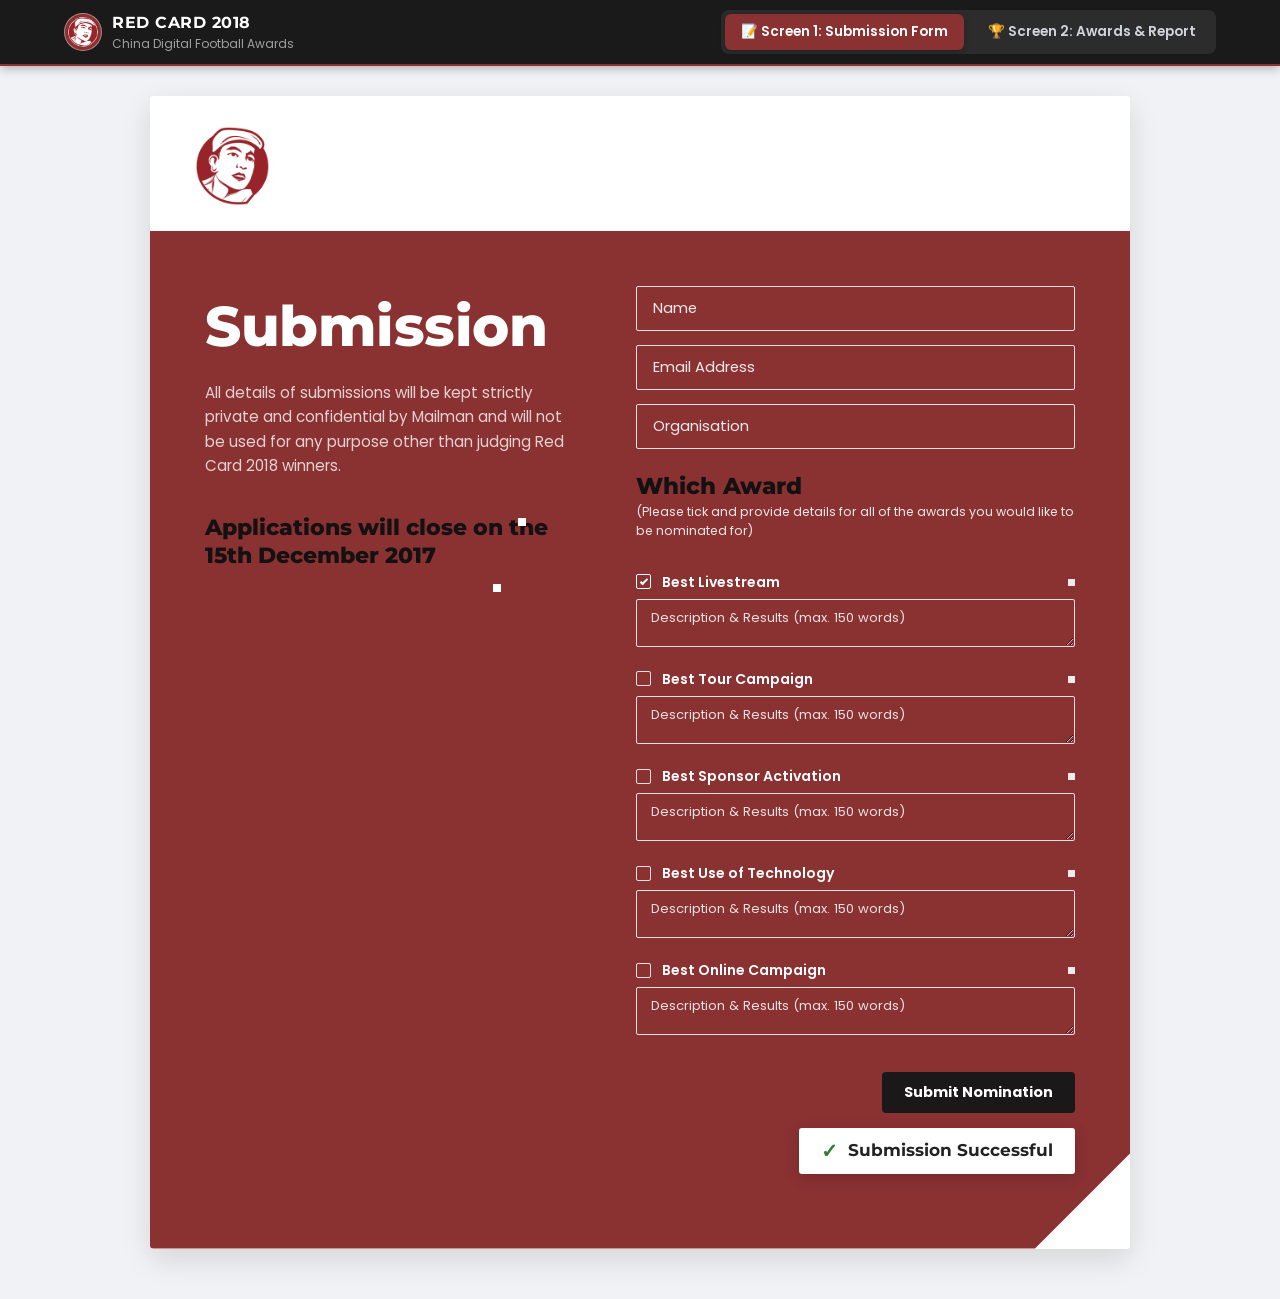
==== screen1.html @ 123872ea "feat: Complete Task 03 Red Card 2018 UI conversion (Screens 1 & 2)" ====
<!DOCTYPE html>
<html lang="en">
<head>
    <meta charset="UTF-8">
    <meta name="viewport" content="width=device-width, initial-scale=1.0">
    <meta name="description" content="Red Card 2018 - Application Submission Portal. Submit your nomination for China Digital Football Awards.">
    <title>Red Card 2018 - Screen 1: Submission</title>

    <!-- Favicon -->
    <link rel="icon" type="image/png" href="images/logo.png">

    <!-- Google Fonts -->
    <link rel="preconnect" href="https://fonts.googleapis.com">
    <link rel="preconnect" href="https://fonts.gstatic.com" crossorigin>
    <link href="https://fonts.googleapis.com/css2?family=Montserrat:ital,wght@0,400;0,500;0,600;0,700;0,800;0,900;1,400;1,700&family=Poppins:ital,wght@0,300;0,400;0,500;0,600;0,700;1,400&display=swap" rel="stylesheet">

    <!-- Stylesheet -->
    <link rel="stylesheet" href="style.css">
    <style>
        /* Specific screen1 standalone adjustments */
        body {
            background-color: #f0f2f5;
        }
        .screen-wrapper {
            max-width: 980px;
        }
    </style>
</head>
<body>

    <!-- Header Navigation -->
    <nav class="global-nav">
        <div class="nav-container">
            <div class="nav-brand">
                <a href="index.html" style="display:flex; align-items:center; gap:10px;">
                    <img src="images/logo.png" alt="Red Card Logo" class="nav-logo">
                    <div>
                        <div class="nav-title">RED CARD 2018</div>
                        <div class="nav-tagline">China Digital Football Awards</div>
                    </div>
                </a>
            </div>
            <div class="nav-screen-tabs">
                <a href="screen1.html" class="nav-tab-btn active">
                    <span>📝 Screen 1: Submission Form</span>
                </a>
                <a href="screen2.html" class="nav-tab-btn">
                    <span>🏆 Screen 2: Awards & Report</span>
                </a>
            </div>
        </div>
    </nav>

    <!-- Standalone Viewport for Screen 1 -->
    <main class="app-viewport">
        <div class="screen-wrapper">
            <section id="screen-1-view">
                
                <!-- White Header with Logo -->
                <header class="submission-header">
                    <div class="submission-logo-wrapper">
                        <a href="index.html">
                            <img src="images/logo.png" alt="Red Card Logo" class="submission-brand-logo">
                        </a>
                    </div>
                </header>

                <!-- Main Maroon Submission Card with Slanted Cut -->
                <div class="submission-main-card">
                    <div class="submission-grid">
                        
                        <!-- Left Column: Title, Explanatory Copy & Closing Date -->
                        <div class="submission-info-col">
                            <h1 class="submission-title">Submission</h1>
                            
                            <p class="submission-desc">
                                All details of submissions will be kept strictly private and
                                confidential by Mailman and will not be used for any purpose
                                other than judging Red Card 2018 winners.
                            </p>

                            <div class="submission-deadline-box">
                                <div class="deadline-text">
                                    <span>Applications will close on the</span>
                                    <span>15th December 2017</span>
                                </div>
                                <!-- Floating white accent square dots -->
                                <div class="accent-square accent-square-1" aria-hidden="true"></div>
                                <div class="accent-square accent-square-2" aria-hidden="true"></div>
                            </div>
                        </div>

                        <!-- Right Column: Submission Form -->
                        <div class="submission-form-col">
                            <form id="award-submission-form" class="submission-form" action="#" method="POST">
                                
                                <div class="form-group-input">
                                    <input type="text" id="applicant-name" name="name" class="form-input-bordered" placeholder="Name" required autocomplete="name">
                                </div>

                                <div class="form-group-input">
                                    <input type="email" id="applicant-email" name="email" class="form-input-bordered" placeholder="Email Address" required autocomplete="email">
                                </div>

                                <div class="form-group-input">
                                    <input type="text" id="applicant-organisation" name="organisation" class="form-input-bordered" placeholder="Organisation" required autocomplete="organization">
                                </div>

                                <!-- Award Selection Heading -->
                                <div class="form-section-awards">
                                    <h2 class="awards-header-title">Which Award</h2>
                                    <p class="awards-header-subtitle">
                                        (Please tick and provide details for all of the awards you would like to be nominated for)
                                    </p>
                                </div>

                                <!-- Award 1: Best Livestream (Checked in screen1.png) -->
                                <div class="award-field-block">
                                    <label class="award-checkbox-row" for="award-livestream">
                                        <span class="award-checkbox-label">
                                            <span class="custom-checkbox-wrapper">
                                                <input type="checkbox" id="award-livestream" name="awards[]" value="Best Livestream" checked>
                                                <span class="custom-checkbox-box"></span>
                                            </span>
                                            <span>Best Livestream</span>
                                        </span>
                                        <span class="award-row-square" aria-hidden="true"></span>
                                    </label>
                                    <textarea id="desc-livestream" name="desc_livestream" class="award-textarea" placeholder="Description & Results (max. 150 words)"></textarea>
                                </div>

                                <!-- Award 2: Best Tour Campaign -->
                                <div class="award-field-block">
                                    <label class="award-checkbox-row" for="award-tour">
                                        <span class="award-checkbox-label">
                                            <span class="custom-checkbox-wrapper">
                                                <input type="checkbox" id="award-tour" name="awards[]" value="Best Tour Campaign">
                                                <span class="custom-checkbox-box"></span>
                                            </span>
                                            <span>Best Tour Campaign</span>
                                        </span>
                                        <span class="award-row-square" aria-hidden="true"></span>
                                    </label>
                                    <textarea id="desc-tour" name="desc_tour" class="award-textarea" placeholder="Description & Results (max. 150 words)"></textarea>
                                </div>

                                <!-- Award 3: Best Sponsor Activation -->
                                <div class="award-field-block">
                                    <label class="award-checkbox-row" for="award-sponsor">
                                        <span class="award-checkbox-label">
                                            <span class="custom-checkbox-wrapper">
                                                <input type="checkbox" id="award-sponsor" name="awards[]" value="Best Sponsor Activation">
                                                <span class="custom-checkbox-box"></span>
                                            </span>
                                            <span>Best Sponsor Activation</span>
                                        </span>
                                        <span class="award-row-square" aria-hidden="true"></span>
                                    </label>
                                    <textarea id="desc-sponsor" name="desc_sponsor" class="award-textarea" placeholder="Description & Results (max. 150 words)"></textarea>
                                </div>

                                <!-- Award 4: Best Use of Technology -->
                                <div class="award-field-block">
                                    <label class="award-checkbox-row" for="award-technology">
                                        <span class="award-checkbox-label">
                                            <span class="custom-checkbox-wrapper">
                                                <input type="checkbox" id="award-technology" name="awards[]" value="Best Use of Technology">
                                                <span class="custom-checkbox-box"></span>
                                            </span>
                                            <span>Best Use of Technology</span>
                                        </span>
                                        <span class="award-row-square" aria-hidden="true"></span>
                                    </label>
                                    <textarea id="desc-technology" name="desc_technology" class="award-textarea" placeholder="Description & Results (max. 150 words)"></textarea>
                                </div>

                                <!-- Award 5: Best Online Campaign -->
                                <div class="award-field-block">
                                    <label class="award-checkbox-row" for="award-online">
                                        <span class="award-checkbox-label">
                                            <span class="custom-checkbox-wrapper">
                                                <input type="checkbox" id="award-online" name="awards[]" value="Best Online Campaign">
                                                <span class="custom-checkbox-box"></span>
                                            </span>
                                            <span>Best Online Campaign</span>
                                        </span>
                                        <span class="award-row-square" aria-hidden="true"></span>
                                    </label>
                                    <textarea id="desc-online" name="desc_online" class="award-textarea" placeholder="Description & Results (max. 150 words)"></textarea>
                                </div>

                                <!-- Submission Actions & Success Badge matching screen1.png -->
                                <div class="form-actions-wrapper">
                                    <button type="submit" class="btn-submit-form" id="btn-submit">
                                        Submit Nomination
                                    </button>

                                    <!-- Exact visual representation of the white badge from screen1.png -->
                                    <div class="submission-success-badge" id="success-badge">
                                        <span class="success-check-icon" aria-hidden="true">&#10003;</span>
                                        <span>Submission Successful</span>
                                    </div>
                                </div>

                            </form>
                        </div>

                    </div>
                </div>

            </section>
        </div>
    </main>

    <script src="script.js"></script>
</body>
</html>
---- style.css ----
/* ==========================================================================
   Red Card 2018 - China Digital Football Awards & Submission Form
   Styles for Screen 1 (Submission) and Screen 2 (Awards & Report)
   ========================================================================== */

/* --------------------------------------------------------------------------
   Google Fonts Import
   -------------------------------------------------------------------------- */
@import url('https://fonts.googleapis.com/css2?family=Montserrat:ital,wght@0,300;0,400;0,500;0,600;0,700;0,800;0,900;1,400;1,700&family=Poppins:ital,wght@0,300;0,400;0,500;0,600;0,700;1,400&display=swap');

/* --------------------------------------------------------------------------
   CSS Custom Properties (Design Tokens)
   -------------------------------------------------------------------------- */
:root {
    --brand-red: #8a3132;
    --brand-red-dark: #701d23;
    --brand-red-light: #9d383a;
    --banner-red: #94262e;
    --accent-red: #9d2a2d;
    --text-black: #141112;
    --text-white: #ffffff;
    --text-muted: rgba(255, 255, 255, 0.78);
    --border-white: rgba(255, 255, 255, 0.85);
    --border-white-focus: #ffffff;
    --bg-white: #ffffff;
    --bg-page: #f4f5f7;
    --bg-dark-footer: #121212;

    --font-heading: 'Montserrat', sans-serif;
    --font-body: 'Poppins', sans-serif;

    --slant-size: 70px;
    --transition-speed: 0.25s;
    --shadow-soft: 0 10px 30px rgba(0, 0, 0, 0.12);
    --shadow-card: 0 4px 15px rgba(0, 0, 0, 0.08);
}

/* --------------------------------------------------------------------------
   Reset & Base Styles
   -------------------------------------------------------------------------- */
*, *::before, *::after {
    box-sizing: border-box;
    margin: 0;
    padding: 0;
}

html {
    scroll-behavior: smooth;
    font-size: 16px;
    overflow-x: hidden;
}

body {
    font-family: var(--font-body);
    color: var(--text-black);
    background-color: var(--bg-page);
    line-height: 1.5;
    overflow-x: hidden;
    -webkit-font-smoothing: antialiased;
    -moz-osx-font-smoothing: grayscale;
}

img {
    max-width: 100%;
    height: auto;
    display: block;
}

button, input, textarea {
    font-family: inherit;
    font-size: inherit;
}

a {
    color: inherit;
    text-decoration: none;
}

/* --------------------------------------------------------------------------
   Top Global Navigation & Screen Switcher
   -------------------------------------------------------------------------- */
.global-nav {
    background-color: #1a1a1a;
    color: #ffffff;
    position: sticky;
    top: 0;
    z-index: 1000;
    box-shadow: 0 2px 10px rgba(0, 0, 0, 0.3);
    border-bottom: 2px solid var(--brand-red);
}

.nav-container {
    max-width: 1200px;
    margin: 0 auto;
    padding: 10px 24px;
    display: flex;
    justify-content: space-between;
    align-items: center;
    flex-wrap: wrap;
    gap: 15px;
}

.nav-brand {
    display: flex;
    align-items: center;
    gap: 12px;
}

.nav-logo {
    width: 38px;
    height: 38px;
    border-radius: 50%;
    background-color: var(--brand-red);
    padding: 3px;
    border: 1px solid rgba(255, 255, 255, 0.4);
}

.nav-title {
    font-family: var(--font-heading);
    font-size: 1rem;
    font-weight: 700;
    letter-spacing: 0.5px;
    color: #ffffff;
}

.nav-tagline {
    font-size: 0.75rem;
    color: #a0a0a0;
}

.nav-screen-tabs {
    display: flex;
    gap: 8px;
    background: rgba(255, 255, 255, 0.08);
    padding: 4px;
    border-radius: 8px;
}

.nav-tab-btn {
    display: flex;
    align-items: center;
    gap: 8px;
    background: transparent;
    border: none;
    color: #d1d5db;
    padding: 8px 16px;
    border-radius: 6px;
    font-size: 0.85rem;
    font-weight: 600;
    cursor: pointer;
    transition: all var(--transition-speed) ease;
    text-decoration: none;
}

.nav-tab-btn:hover {
    color: #ffffff;
    background: rgba(255, 255, 255, 0.12);
}

.nav-tab-btn.active {
    background-color: var(--brand-red);
    color: #ffffff;
    box-shadow: 0 2px 6px rgba(0, 0, 0, 0.25);
}

.nav-view-mode {
    display: flex;
    align-items: center;
    gap: 10px;
}

.view-toggle-btn {
    background: transparent;
    border: 1px solid rgba(255, 255, 255, 0.25);
    color: #ffffff;
    padding: 6px 12px;
    font-size: 0.8rem;
    border-radius: 4px;
    cursor: pointer;
    transition: all var(--transition-speed) ease;
}

.view-toggle-btn:hover {
    background: rgba(255, 255, 255, 0.15);
    border-color: #ffffff;
}

/* --------------------------------------------------------------------------
   App Viewport Container
   -------------------------------------------------------------------------- */
.app-viewport {
    width: 100%;
    min-height: calc(100vh - 65px);
    display: flex;
    justify-content: center;
    padding: 30px 15px 50px;
}

/* Device mockup frame container for side-by-side or frame view */
.screen-wrapper {
    width: 100%;
    max-width: 1050px;
    margin: 0 auto;
    background-color: var(--bg-white);
    box-shadow: var(--shadow-soft);
    border-radius: 4px;
    overflow: hidden;
    position: relative;
    transition: max-width 0.3s ease;
}

.screen-wrapper.mobile-frame-view {
    max-width: 480px;
    border: 10px solid #222;
    border-radius: 36px;
    box-shadow: 0 25px 60px rgba(0,0,0,0.35);
    margin: 20px auto;
}

/* --------------------------------------------------------------------------
   SCREEN 1: SUBMISSION FORM STYLES
   -------------------------------------------------------------------------- */
#screen-1-view {
    background-color: var(--bg-white);
    width: 100%;
}

/* Screen 1 White Header */
.submission-header {
    background-color: #ffffff;
    padding: 30px 45px 25px;
    display: flex;
    align-items: center;
}

.submission-logo-wrapper {
    display: inline-block;
}

.submission-brand-logo {
    width: 75px;
    height: auto;
    object-fit: contain;
    transition: transform 0.3s ease;
}

.submission-brand-logo:hover {
    transform: scale(1.05);
}

/* Screen 1 Main Maroon Content Area */
.submission-main-card {
    background-color: var(--brand-red);
    color: var(--text-white);
    padding: 55px 55px 75px;
    position: relative;
    /* Slanted bottom right cut matching screen1.png */
    clip-path: polygon(0 0, 100% 0, 100% calc(100% - 95px), calc(100% - 95px) 100%, 0 100%);
    -webkit-clip-path: polygon(0 0, 100% 0, 100% calc(100% - 95px), calc(100% - 95px) 100%, 0 100%);
}

.submission-grid {
    display: grid;
    grid-template-columns: 1fr 1.15fr;
    gap: 50px;
    align-items: start;
}

/* Left Column */
.submission-info-col {
    padding-top: 10px;
    padding-right: 20px;
}

.submission-title {
    font-family: var(--font-heading);
    font-size: 3.5rem;
    font-weight: 800;
    line-height: 1.1;
    color: #ffffff;
    margin-bottom: 24px;
    letter-spacing: -0.5px;
}

.submission-desc {
    color: var(--text-muted);
    font-size: 0.95rem;
    line-height: 1.6;
    margin-bottom: 35px;
    max-width: 420px;
}

.submission-deadline-box {
    position: relative;
    max-width: 380px;
}

.deadline-text {
    font-family: var(--font-heading);
    color: var(--text-black);
    font-size: 1.35rem;
    font-weight: 800;
    line-height: 1.3;
}

.deadline-text span {
    display: block;
}

/* Decorative floating white square dots matching screen1.png */
.accent-square {
    position: absolute;
    width: 8px;
    height: 8px;
    background-color: #ffffff;
    pointer-events: none;
    animation: squarePulse 3s ease-in-out infinite alternate;
}

.accent-square-1 {
    top: 5px;
    right: 40px;
}

.accent-square-2 {
    bottom: -22px;
    right: 65px;
}

@keyframes squarePulse {
    0% { transform: scale(1); opacity: 0.85; }
    100% { transform: scale(1.3); opacity: 1; }
}

/* Right Column (The Form) */
.submission-form-col {
    display: flex;
    flex-direction: column;
}

.submission-form {
    display: flex;
    flex-direction: column;
    gap: 14px;
}

.form-group-input {
    width: 100%;
}

.form-input-bordered {
    width: 100%;
    background-color: transparent;
    border: 1.5px solid var(--border-white);
    border-radius: 2px;
    padding: 11px 16px;
    color: #ffffff;
    font-size: 0.92rem;
    outline: none;
    transition: border-color var(--transition-speed), background-color var(--transition-speed);
}

.form-input-bordered::placeholder {
    color: rgba(255, 255, 255, 0.9);
    font-weight: 400;
}

.form-input-bordered:focus {
    border-color: #ffffff;
    background-color: rgba(0, 0, 0, 0.08);
    box-shadow: 0 0 0 2px rgba(255, 255, 255, 0.2);
}

/* Form Award Section Header */
.form-section-awards {
    margin-top: 10px;
    margin-bottom: 5px;
}

.awards-header-title {
    font-family: var(--font-heading);
    font-size: 1.45rem;
    font-weight: 800;
    color: var(--text-black);
    line-height: 1.2;
    margin-bottom: 3px;
}

.awards-header-subtitle {
    font-size: 0.78rem;
    color: rgba(255, 255, 255, 0.88);
    font-weight: 400;
    margin-bottom: 12px;
}

/* Award Item Form Fields */
.award-field-block {
    display: flex;
    flex-direction: column;
    margin-bottom: 8px;
}

.award-checkbox-row {
    display: flex;
    align-items: center;
    justify-content: space-between;
    margin-bottom: 6px;
    cursor: pointer;
    user-select: none;
}

.award-checkbox-label {
    display: flex;
    align-items: center;
    gap: 10px;
    font-size: 0.88rem;
    font-weight: 600;
    color: #ffffff;
    cursor: pointer;
}

/* Custom Checkbox Design matching Screen 1 */
.custom-checkbox-wrapper {
    position: relative;
    width: 16px;
    height: 16px;
    display: inline-flex;
    align-items: center;
    justify-content: center;
}

.custom-checkbox-wrapper input[type="checkbox"] {
    opacity: 0;
    position: absolute;
    width: 100%;
    height: 100%;
    cursor: pointer;
    z-index: 2;
}

.custom-checkbox-box {
    position: absolute;
    top: 0;
    left: 0;
    width: 15px;
    height: 15px;
    border: 1.5px solid var(--border-white);
    background-color: transparent;
    border-radius: 2px;
    display: flex;
    align-items: center;
    justify-content: center;
    transition: all 0.2s ease;
}

.custom-checkbox-wrapper input[type="checkbox"]:checked + .custom-checkbox-box {
    background-color: transparent;
    border-color: #ffffff;
}

.custom-checkbox-box::after {
    content: '';
    display: none;
    width: 4px;
    height: 8px;
    border: solid #ffffff;
    border-width: 0 2px 2px 0;
    transform: rotate(45deg);
    margin-bottom: 2px;
}

.custom-checkbox-wrapper input[type="checkbox"]:checked + .custom-checkbox-box::after {
    display: block;
}

/* Right square indicator on each award row */
.award-row-square {
    width: 7px;
    height: 7px;
    background-color: #ffffff;
    opacity: 0.9;
}

/* Textarea description */
.award-textarea {
    width: 100%;
    height: 48px;
    min-height: 48px;
    background-color: transparent;
    border: 1.5px solid var(--border-white);
    border-radius: 2px;
    padding: 8px 14px;
    color: #ffffff;
    font-size: 0.85rem;
    resize: vertical;
    outline: none;
    transition: border-color var(--transition-speed), background-color var(--transition-speed);
}

.award-textarea::placeholder {
    color: rgba(255, 255, 255, 0.85);
    font-size: 0.82rem;
}

.award-textarea:focus {
    border-color: #ffffff;
    background-color: rgba(0, 0, 0, 0.08);
}

/* Form Actions / Submission State */
.form-actions-wrapper {
    margin-top: 15px;
    display: flex;
    align-items: center;
    justify-content: flex-end;
    gap: 15px;
    flex-wrap: wrap;
}

.btn-submit-form {
    background-color: #1a1819;
    color: #ffffff;
    border: none;
    padding: 10px 22px;
    border-radius: 4px;
    font-weight: 700;
    font-size: 0.9rem;
    cursor: pointer;
    transition: all 0.2s ease;
    display: inline-flex;
    align-items: center;
    gap: 8px;
}

.btn-submit-form:hover {
    background-color: #000000;
    transform: translateY(-1px);
    box-shadow: 0 4px 12px rgba(0, 0, 0, 0.25);
}

/* The exact "✓ Submission Successful" notification box from screen1.png */
.submission-success-badge {
    background-color: #ffffff;
    color: #222222;
    padding: 10px 22px;
    border-radius: 3px;
    display: inline-flex;
    align-items: center;
    gap: 10px;
    box-shadow: 0 4px 15px rgba(0, 0, 0, 0.15);
    font-family: var(--font-heading);
    font-size: 1.05rem;
    font-weight: 700;
    cursor: default;
    transition: transform 0.25s ease, box-shadow 0.25s ease;
}

.submission-success-badge:hover {
    transform: translateY(-2px);
    box-shadow: 0 6px 20px rgba(0, 0, 0, 0.25);
}

.success-check-icon {
    font-size: 1.25rem;
    color: #2e7d32;
    font-weight: 900;
    line-height: 1;
}

/* --------------------------------------------------------------------------
   SCREEN 2: RED CARD 2018 AWARDS & REPORT STYLES
   -------------------------------------------------------------------------- */
#screen-2-view {
    background-color: var(--bg-white);
    width: 100%;
}

/* Screen 2 Top Maroon Hero Section */
.awards-hero-section {
    background-color: var(--banner-red);
    color: #ffffff;
    padding: 40px 35px 50px;
    position: relative;
    /* Slanted cut at bottom right */
    clip-path: polygon(0 0, 100% 0, 100% calc(100% - 65px), calc(100% - 65px) 100%, 0 100%);
    -webkit-clip-path: polygon(0 0, 100% 0, 100% calc(100% - 65px), calc(100% - 65px) 100%, 0 100%);
}

.hero-header-top {
    margin-bottom: 18px;
}

.hero-brand-logo-circle {
    width: 68px;
    height: 68px;
    border-radius: 50%;
    border: 2px solid rgba(255, 255, 255, 0.95);
    overflow: hidden;
    background-color: var(--banner-red);
    display: flex;
    align-items: center;
    justify-content: center;
    box-shadow: 0 4px 10px rgba(0, 0, 0, 0.2);
}

.hero-brand-logo-circle img {
    width: 100%;
    height: 100%;
    object-fit: cover;
}

.hero-main-title {
    font-family: var(--font-heading);
    font-size: 2.3rem;
    font-weight: 900;
    text-transform: uppercase;
    color: #ffffff;
    line-height: 1.1;
    letter-spacing: -0.5px;
    margin-bottom: 2px;
}

.hero-sub-title {
    font-family: var(--font-heading);
    font-size: 1.35rem;
    font-weight: 800;
    color: var(--text-black);
    line-height: 1.2;
    margin-bottom: 22px;
}

.hero-body-text {
    font-size: 0.88rem;
    line-height: 1.5;
    color: #ffffff;
    font-weight: 400;
}

.hero-body-text p {
    margin-bottom: 14px;
}

.hero-body-text p:last-child {
    margin-bottom: 0;
}

/* Screen 2 Body: Award Categories */
.awards-body-container {
    padding: 35px 30px 40px;
    background-color: #ffffff;
}

/* Category Section */
.award-category-section {
    margin-bottom: 35px;
}

.award-category-section:last-child {
    margin-bottom: 15px;
}

/* Section Title Header */
.category-heading-row {
    display: flex;
    align-items: center;
    gap: 10px;
    margin-bottom: 18px;
}

.category-triangle-icon {
    width: 18px;
    height: 18px;
    object-fit: contain;
    display: inline-block;
}

.category-title-text {
    font-family: var(--font-heading);
    font-size: 1.45rem;
    font-weight: 900;
    text-transform: uppercase;
    color: #000000;
    letter-spacing: 0.5px;
}

/* Row of 5 Club Cards */
.club-cards-grid {
    display: grid;
    grid-template-columns: repeat(5, 1fr);
    gap: 12px;
}

.club-card-item {
    display: flex;
    flex-direction: column;
    align-items: center;
    text-align: center;
    transition: transform var(--transition-speed) ease;
    padding: 4px;
}

.club-card-item:hover {
    transform: translateY(-5px);
}

.club-badge-wrapper {
    width: 55px;
    height: 55px;
    margin-bottom: 8px;
    display: flex;
    align-items: center;
    justify-content: center;
    transition: transform 0.25s ease;
}

.club-card-item:hover .club-badge-wrapper {
    transform: scale(1.1);
}

.club-badge-wrapper img {
    width: 100%;
    height: 100%;
    object-fit: contain;
}

.club-name-primary {
    font-family: var(--font-heading);
    color: var(--banner-red);
    font-weight: 800;
    font-size: 0.72rem;
    line-height: 1.2;
    margin-bottom: 1px;
    letter-spacing: -0.2px;
}

.club-name-secondary {
    font-family: var(--font-heading);
    color: #000000;
    font-weight: 800;
    font-size: 0.72rem;
    line-height: 1.2;
    letter-spacing: -0.2px;
}

/* Screen 2 Announcement Red Banner */
.launch-announcement-banner {
    background-color: var(--banner-red);
    color: #ffffff;
    padding: 30px 30px 35px;
    position: relative;
    /* Slanted bottom right cut */
    clip-path: polygon(0 0, 100% 0, 100% calc(100% - 50px), calc(100% - 50px) 100%, 0 100%);
    -webkit-clip-path: polygon(0 0, 100% 0, 100% calc(100% - 50px), calc(100% - 50px) 100%, 0 100%);
}

.launch-announcement-text {
    font-family: var(--font-heading);
    font-size: 1.55rem;
    font-weight: 900;
    line-height: 1.2;
    text-transform: uppercase;
    color: #ffffff;
    letter-spacing: 0.2px;
    max-width: 420px;
}

/* Screen 2 Skyline Graphic Footer */
.skyline-footer-section {
    background-color: var(--bg-dark-footer);
    background-image: url('images/footer.jpg');
    background-size: cover;
    background-position: center top;
    background-repeat: no-repeat;
    min-height: 140px;
    position: relative;
    display: flex;
    align-items: flex-end;
    padding: 20px;
}

.footer-overlay-content {
    width: 100%;
    display: flex;
    justify-content: space-between;
    align-items: center;
    color: #cccccc;
    font-size: 0.75rem;
    background: rgba(0, 0, 0, 0.6);
    padding: 8px 16px;
    border-radius: 4px;
    backdrop-filter: blur(4px);
}

/* --------------------------------------------------------------------------
   View Switcher Controls & Badges
   -------------------------------------------------------------------------- */
.view-notice-badge {
    display: inline-block;
    background: #eef2f6;
    color: #4b5563;
    font-size: 0.75rem;
    padding: 4px 10px;
    border-radius: 20px;
    font-weight: 600;
    margin-bottom: 12px;
}

/* Interactive Nominee Mode Selector (Mockup vs Full Real Data) */
.mode-switch-bar {
    background: #fdf2f2;
    border-left: 4px solid var(--banner-red);
    padding: 10px 18px;
    margin-bottom: 25px;
    border-radius: 4px;
    display: flex;
    justify-content: space-between;
    align-items: center;
    flex-wrap: wrap;
    gap: 10px;
}

.mode-switch-title {
    font-size: 0.82rem;
    font-weight: 600;
    color: var(--brand-red-dark);
}

.mode-toggle-group {
    display: flex;
    gap: 6px;
}

.mode-btn {
    border: 1px solid var(--banner-red);
    background: #ffffff;
    color: var(--banner-red);
    font-size: 0.75rem;
    font-weight: 600;
    padding: 4px 10px;
    border-radius: 4px;
    cursor: pointer;
    transition: all 0.2s ease;
}

.mode-btn.active, .mode-btn:hover {
    background: var(--banner-red);
    color: #ffffff;
}

/* --------------------------------------------------------------------------
   Responsive Media Queries & Adaptive Breakpoints
   -------------------------------------------------------------------------- */

/* Large Tablets & Small Laptops (max-width: 1024px) */
@media (max-width: 1024px) {
    .screen-wrapper {
        max-width: 95%;
    }

    .submission-grid {
        gap: 36px;
    }

    .submission-title {
        font-size: 3.1rem;
    }

    .club-cards-grid {
        gap: 10px;
    }

    .club-badge-wrapper {
        width: 50px;
        height: 50px;
    }
}

/* Medium Tablets & iPads (max-width: 868px) */
@media (max-width: 868px) {
    .app-viewport {
        padding: 20px 14px 40px;
    }

    .screen-wrapper {
        max-width: 100%;
        border-radius: 4px;
    }

    /* Screen 1: Convert two-column form to intuitive single-column stack */
    .submission-grid {
        grid-template-columns: 1fr;
        gap: 32px;
    }

    .submission-info-col {
        padding-top: 0;
        padding-right: 0;
    }

    .submission-title {
        font-size: 2.6rem;
        margin-bottom: 18px;
    }

    .submission-desc {
        max-width: 100%;
        margin-bottom: 24px;
    }

    .submission-main-card {
        padding: 40px 32px 65px;
        clip-path: polygon(0 0, 100% 0, 100% calc(100% - 65px), calc(100% - 65px) 100%, 0 100%);
        -webkit-clip-path: polygon(0 0, 100% 0, 100% calc(100% - 65px), calc(100% - 65px) 100%, 0 100%);
    }

    /* Keep decorative squares neatly positioned */
    .accent-square-1 {
        top: 2px;
        right: 20px;
    }

    .accent-square-2 {
        bottom: -15px;
        right: 35px;
    }

    /* Form actions: give breathing room from the slanted cut */
    .form-actions-wrapper {
        padding-right: 25px;
    }

    /* Screen 2 Hero Section */
    .awards-hero-section {
        padding: 34px 28px 45px;
        clip-path: polygon(0 0, 100% 0, 100% calc(100% - 50px), calc(100% - 50px) 100%, 0 100%);
        -webkit-clip-path: polygon(0 0, 100% 0, 100% calc(100% - 50px), calc(100% - 50px) 100%, 0 100%);
    }

    .hero-main-title {
        font-size: 2rem;
    }

    .hero-sub-title {
        font-size: 1.25rem;
        margin-bottom: 18px;
    }

    .awards-body-container {
        padding: 28px 22px 35px;
    }

    .category-title-text {
        font-size: 1.3rem;
    }

    .club-badge-wrapper {
        width: 48px;
        height: 48px;
    }
}

/* Small Tablets & Large Mobile Screens (max-width: 680px) */
@media (max-width: 680px) {
    /* Global Navigation - Fluid Stack */
    .nav-container {
        flex-direction: column;
        align-items: stretch;
        padding: 10px 16px;
        gap: 10px;
    }

    .nav-brand {
        justify-content: center;
        text-align: center;
    }

    .nav-screen-tabs {
        width: 100%;
        display: flex;
        gap: 6px;
    }

    .nav-tab-btn {
        flex: 1;
        justify-content: center;
        text-align: center;
        padding: 8px 10px;
        font-size: 0.8rem;
    }

    /* Hide desktop frame toggle button on smaller viewports where viewport is already mobile */
    .nav-view-mode {
        display: none !important;
    }

    .app-viewport {
        padding: 12px 8px 30px;
    }

    /* Screen 1: Card & Form scaling */
    .submission-main-card {
        padding: 32px 22px 60px;
        clip-path: polygon(0 0, 100% 0, 100% calc(100% - 48px), calc(100% - 48px) 100%, 0 100%);
        -webkit-clip-path: polygon(0 0, 100% 0, 100% calc(100% - 48px), calc(100% - 48px) 100%, 0 100%);
    }

    .form-input-bordered {
        font-size: 16px;
        padding: 11px 14px;
    }

    .award-textarea {
        font-size: 16px;
        padding: 10px 12px;
        min-height: 50px;
    }

    /* Full-width touch-friendly submit buttons safely cleared from the slanted corner */
    .form-actions-wrapper {
        flex-direction: column;
        align-items: stretch;
        gap: 12px;
        margin-top: 20px;
        padding-right: 28px;
    }

    .btn-submit-form {
        width: 100%;
        justify-content: center;
        padding: 13px 20px;
        font-size: 0.95rem;
    }

    .submission-success-badge {
        width: 100%;
        justify-content: center;
        text-align: center;
        padding: 12px 16px;
        font-size: 0.95rem;
    }

    /* Screen 2: Mode Selector Bar stacks cleanly */
    .mode-switch-bar {
        flex-direction: column;
        align-items: stretch;
        gap: 8px;
        text-align: center;
        padding: 10px 14px;
    }

    .mode-toggle-group {
        display: flex;
        width: 100%;
        gap: 6px;
    }

    .mode-btn {
        flex: 1;
        text-align: center;
        padding: 6px 8px;
        font-size: 0.72rem;
    }

    /* Screen 2: Club Cards Grid */
    .club-cards-grid {
        gap: 6px;
    }

    .club-badge-wrapper {
        width: 42px;
        height: 42px;
    }

    .club-name-primary, .club-name-secondary {
        font-size: 0.62rem;
        word-break: break-word;
    }

    /* Screen 2: Announcement Banner */
    .launch-announcement-banner {
        padding: 25px 22px 30px;
        clip-path: polygon(0 0, 100% 0, 100% calc(100% - 38px), calc(100% - 38px) 100%, 0 100%);
        -webkit-clip-path: polygon(0 0, 100% 0, 100% calc(100% - 38px), calc(100% - 38px) 100%, 0 100%);
    }

    .launch-announcement-text {
        font-size: 1.3rem;
        max-width: 100%;
    }

    /* Screen 2: Footer Overlay content stacks cleanly */
    .skyline-footer-section {
        min-height: 120px;
        padding: 14px;
    }

    .footer-overlay-content {
        flex-direction: column;
        gap: 6px;
        text-align: center;
        font-size: 0.7rem;
        padding: 8px 12px;
    }
}

/* Standard Mobile Devices (max-width: 480px) */
@media (max-width: 480px) {
    /* Screen 1: Header */
    .submission-header {
        padding: 18px 20px 16px;
    }

    .submission-brand-logo {
        width: 60px;
    }

    /* Screen 1: Maroon Card */
    .submission-main-card {
        padding: 28px 18px 55px;
        clip-path: polygon(0 0, 100% 0, 100% calc(100% - 42px), calc(100% - 42px) 100%, 0 100%);
        -webkit-clip-path: polygon(0 0, 100% 0, 100% calc(100% - 42px), calc(100% - 42px) 100%, 0 100%);
    }

    .submission-title {
        font-size: 2.15rem;
        line-height: 1.15;
        margin-bottom: 14px;
    }

    .submission-desc {
        font-size: 0.86rem;
        line-height: 1.55;
        margin-bottom: 20px;
    }

    .deadline-text {
        font-size: 1.15rem;
        line-height: 1.35;
    }

    .accent-square-1 {
        top: 0;
        right: 12px;
        width: 6px;
        height: 6px;
    }

    .accent-square-2 {
        bottom: -10px;
        right: 24px;
        width: 6px;
        height: 6px;
    }

    /* Touch-friendly inputs with font-size: 16px to prevent automatic iOS zoom */
    .form-input-bordered {
        font-size: 16px;
        padding: 11px 14px;
    }

    .award-textarea {
        font-size: 16px;
        padding: 9px 12px;
        min-height: 52px;
    }

    .awards-header-title {
        font-size: 1.25rem;
    }

    .awards-header-subtitle {
        font-size: 0.74rem;
        margin-bottom: 10px;
    }

    .award-checkbox-label {
        font-size: 0.84rem;
        gap: 8px;
    }

    /* Full-width touch friendly submit buttons, safely cleared from slanted corner */
    .form-actions-wrapper {
        flex-direction: column;
        align-items: stretch;
        gap: 10px;
        margin-top: 18px;
        padding-right: 28px; /* Safe inset so right side is never clipped by diagonal */
    }

    .btn-submit-form {
        width: 100%;
        justify-content: center;
        padding: 12px 18px;
        font-size: 0.92rem;
    }

    .submission-success-badge {
        width: 100%;
        justify-content: center;
        text-align: center;
        font-size: 0.92rem;
        padding: 10px 14px;
    }

    /* Screen 2: Hero Section */
    .awards-hero-section {
        padding: 26px 16px 40px;
        clip-path: polygon(0 0, 100% 0, 100% calc(100% - 35px), calc(100% - 35px) 100%, 0 100%);
        -webkit-clip-path: polygon(0 0, 100% 0, 100% calc(100% - 35px), calc(100% - 35px) 100%, 0 100%);
    }

    .hero-brand-logo-circle {
        width: 56px;
        height: 56px;
    }

    .hero-main-title {
        font-size: 1.75rem;
    }

    .hero-sub-title {
        font-size: 1.1rem;
        margin-bottom: 16px;
    }

    .hero-body-text {
        font-size: 0.82rem;
        line-height: 1.5;
    }

    .hero-body-text p {
        margin-bottom: 10px;
    }

    /* Screen 2: Awards Body */
    .awards-body-container {
        padding: 22px 10px 26px;
    }

    .award-category-section {
        margin-bottom: 24px;
    }

    .category-heading-row {
        gap: 8px;
        margin-bottom: 14px;
    }

    .category-triangle-icon {
        width: 15px;
        height: 15px;
    }

    .category-title-text {
        font-size: 1.15rem;
        letter-spacing: 0.3px;
    }

    /* 5-Item Club Cards Grid optimized for mobile screens */
    .club-cards-grid {
        grid-template-columns: repeat(5, 1fr);
        gap: 4px;
    }

    .club-card-item {
        padding: 2px;
    }

    .club-badge-wrapper {
        width: 38px;
        height: 38px;
        margin-bottom: 5px;
    }

    .club-name-primary {
        font-size: 0.58rem;
        line-height: 1.15;
        word-break: break-word;
        hyphens: auto;
    }

    .club-name-secondary {
        font-size: 0.56rem;
        line-height: 1.15;
        word-break: break-word;
        hyphens: auto;
    }

    /* Screen 2: Launch Announcement */
    .launch-announcement-banner {
        padding: 22px 16px 28px;
        clip-path: polygon(0 0, 100% 0, 100% calc(100% - 28px), calc(100% - 28px) 100%, 0 100%);
        -webkit-clip-path: polygon(0 0, 100% 0, 100% calc(100% - 28px), calc(100% - 28px) 100%, 0 100%);
    }

    .launch-announcement-text {
        font-size: 1.15rem;
        line-height: 1.25;
    }
}

/* Small / Compact Mobile Devices (max-width: 360px) */
@media (max-width: 360px) {
    .nav-tab-btn {
        padding: 7px 6px;
        font-size: 0.74rem;
        gap: 4px;
    }

    .submission-main-card {
        padding: 22px 12px 48px;
        clip-path: polygon(0 0, 100% 0, 100% calc(100% - 32px), calc(100% - 32px) 100%, 0 100%);
        -webkit-clip-path: polygon(0 0, 100% 0, 100% calc(100% - 32px), calc(100% - 32px) 100%, 0 100%);
    }

    .submission-title {
        font-size: 1.85rem;
    }

    .deadline-text {
        font-size: 1.02rem;
    }

    .form-actions-wrapper {
        padding-right: 20px;
    }

    .awards-hero-section {
        padding: 20px 12px 34px;
        clip-path: polygon(0 0, 100% 0, 100% calc(100% - 26px), calc(100% - 26px) 100%, 0 100%);
        -webkit-clip-path: polygon(0 0, 100% 0, 100% calc(100% - 26px), calc(100% - 26px) 100%, 0 100%);
    }

    .hero-main-title {
        font-size: 1.5rem;
    }

    .hero-sub-title {
        font-size: 0.98rem;
    }

    .club-badge-wrapper {
        width: 32px;
        height: 32px;
    }

    .club-name-primary {
        font-size: 0.52rem;
        letter-spacing: -0.3px;
    }

    .club-name-secondary {
        font-size: 0.50rem;
        letter-spacing: -0.3px;
    }

    .launch-announcement-text {
        font-size: 1.0rem;
    }
}

/* Mouse Hover Micro-Interactions (Only apply to pointer devices, not touch screens) */
@media (hover: hover) and (pointer: fine) {
    .club-card-item:hover {
        transform: translateY(-4px);
    }

    .club-card-item:hover .club-badge-wrapper {
        transform: scale(1.1);
    }

    .btn-submit-form:hover {
        background-color: #000000;
        transform: translateY(-1px);
        box-shadow: 0 4px 12px rgba(0, 0, 0, 0.25);
    }

    .submission-success-badge:hover {
        transform: translateY(-2px);
        box-shadow: 0 6px 20px rgba(0, 0, 0, 0.25);
    }
}

/* Accessibility: Respect Reduced Motion Preferences */
@media (prefers-reduced-motion: reduce) {
    *, *::before, *::after {
        animation-duration: 0.01ms !important;
        animation-iteration-count: 1 !important;
        transition-duration: 0.01ms !important;
        scroll-behavior: auto !important;
    }
}

/* Print Stylesheet */
@media print {
    .global-nav,
    .mode-switch-bar,
    .btn-submit-form,
    .nav-view-mode {
        display: none !important;
    }

    .screen-wrapper {
        box-shadow: none;
        max-width: 100%;
        border: none;
    }

    body {
        background-color: #ffffff;
    }

    .submission-main-card,
    .awards-hero-section,
    .launch-announcement-banner {
        clip-path: none !important;
        -webkit-clip-path: none !important;
        page-break-inside: avoid;
    }
}
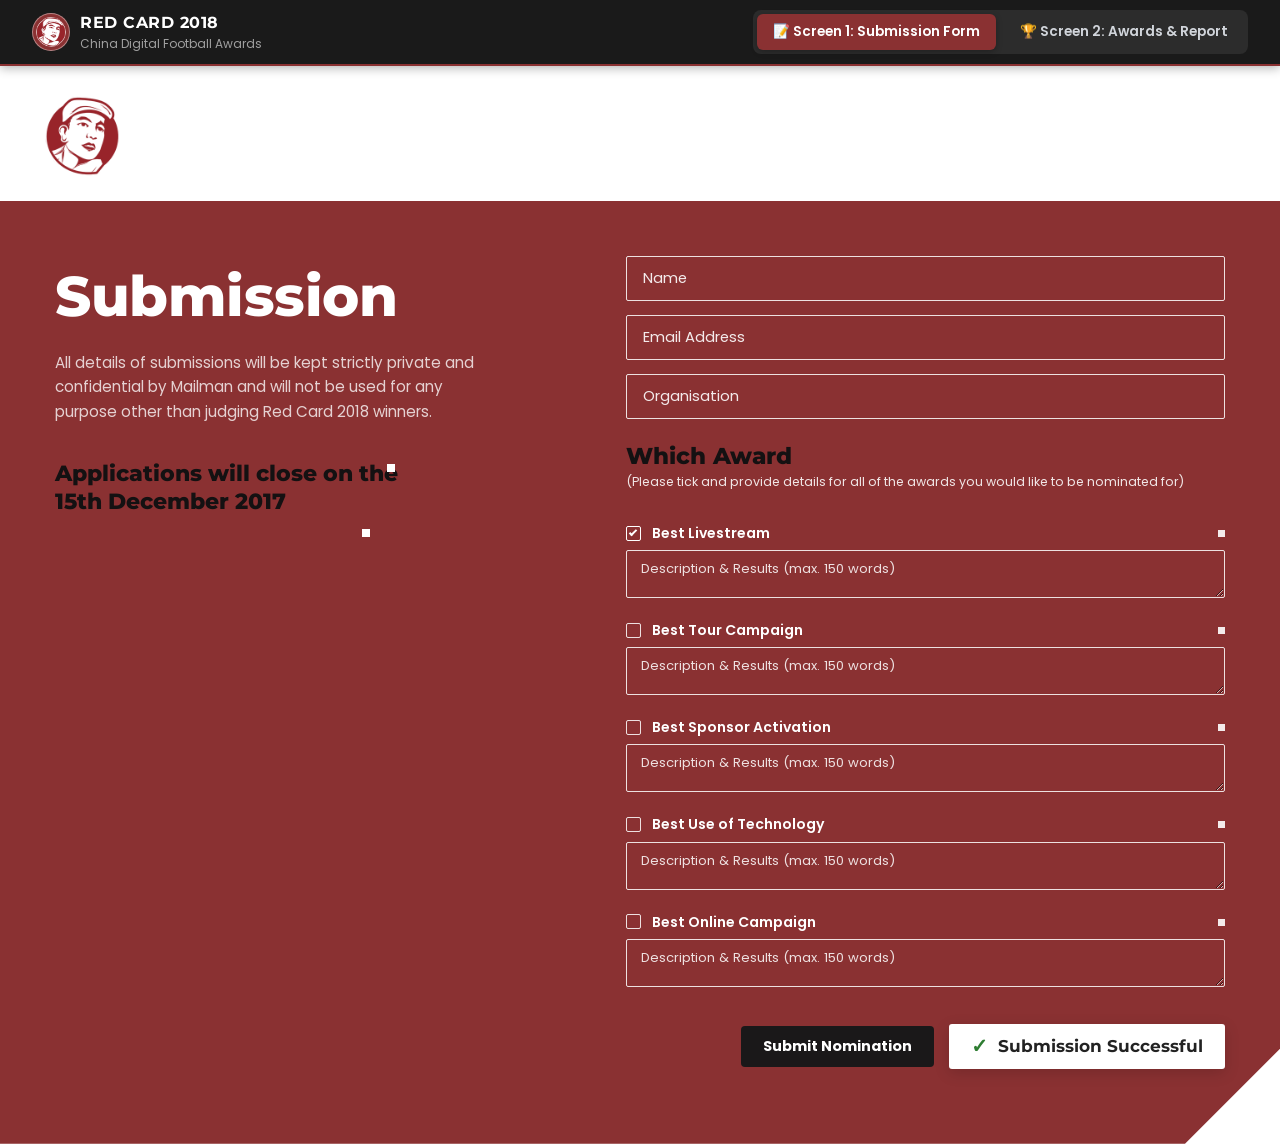
==== commit 15fbc876: "feat: Convert layout to 100% full-screen width edge-to-edge for Screen 1 and Screen 2" ====
--- a/screen1.html
+++ b/screen1.html
@@ -15,14 +15,21 @@
     <link href="https://fonts.googleapis.com/css2?family=Montserrat:ital,wght@0,400;0,500;0,600;0,700;0,800;0,900;1,400;1,700&family=Poppins:ital,wght@0,300;0,400;0,500;0,600;0,700;1,400&display=swap" rel="stylesheet">
 
     <!-- Stylesheet -->
-    <link rel="stylesheet" href="style.css">
+    <link rel="stylesheet" href="style.css?v=fullscreen">
     <style>
         /* Specific screen1 standalone adjustments */
         body {
-            background-color: #f0f2f5;
+            background-color: #ffffff;
+            margin: 0;
+            padding: 0;
         }
         .screen-wrapper {
-            max-width: 980px;
+            max-width: 100%;
+            box-shadow: none;
+            border-radius: 0;
+        }
+        .app-viewport {
+            padding: 0;
         }
     </style>
 </head>
--- a/style.css
+++ b/style.css
@@ -53,9 +53,13 @@
 body {
     font-family: var(--font-body);
     color: var(--text-black);
-    background-color: var(--bg-page);
+    background-color: var(--bg-white);
     line-height: 1.5;
     overflow-x: hidden;
+    margin: 0;
+    padding: 0;
+    width: 100%;
+    min-height: 100vh;
     -webkit-font-smoothing: antialiased;
     -moz-osx-font-smoothing: grayscale;
 }
@@ -90,9 +94,10 @@
 }
 
 .nav-container {
-    max-width: 1200px;
-    margin: 0 auto;
-    padding: 10px 24px;
+    max-width: 100%;
+    width: 100%;
+    margin: 0;
+    padding: 10px 32px;
     display: flex;
     justify-content: space-between;
     align-items: center;
@@ -193,17 +198,18 @@
     min-height: calc(100vh - 65px);
     display: flex;
     justify-content: center;
-    padding: 30px 15px 50px;
+    padding: 0;
+    margin: 0;
 }
 
 /* Device mockup frame container for side-by-side or frame view */
 .screen-wrapper {
     width: 100%;
-    max-width: 1050px;
-    margin: 0 auto;
+    max-width: 100%;
+    margin: 0;
     background-color: var(--bg-white);
-    box-shadow: var(--shadow-soft);
-    border-radius: 4px;
+    box-shadow: none;
+    border-radius: 0;
     overflow: hidden;
     position: relative;
     transition: max-width 0.3s ease;
@@ -854,7 +860,7 @@
 /* Large Tablets & Small Laptops (max-width: 1024px) */
 @media (max-width: 1024px) {
     .screen-wrapper {
-        max-width: 95%;
+        max-width: 100%;
     }
 
     .submission-grid {
@@ -878,12 +884,12 @@
 /* Medium Tablets & iPads (max-width: 868px) */
 @media (max-width: 868px) {
     .app-viewport {
-        padding: 20px 14px 40px;
+        padding: 0;
     }
 
     .screen-wrapper {
         max-width: 100%;
-        border-radius: 4px;
+        border-radius: 0;
     }
 
     /* Screen 1: Convert two-column form to intuitive single-column stack */
